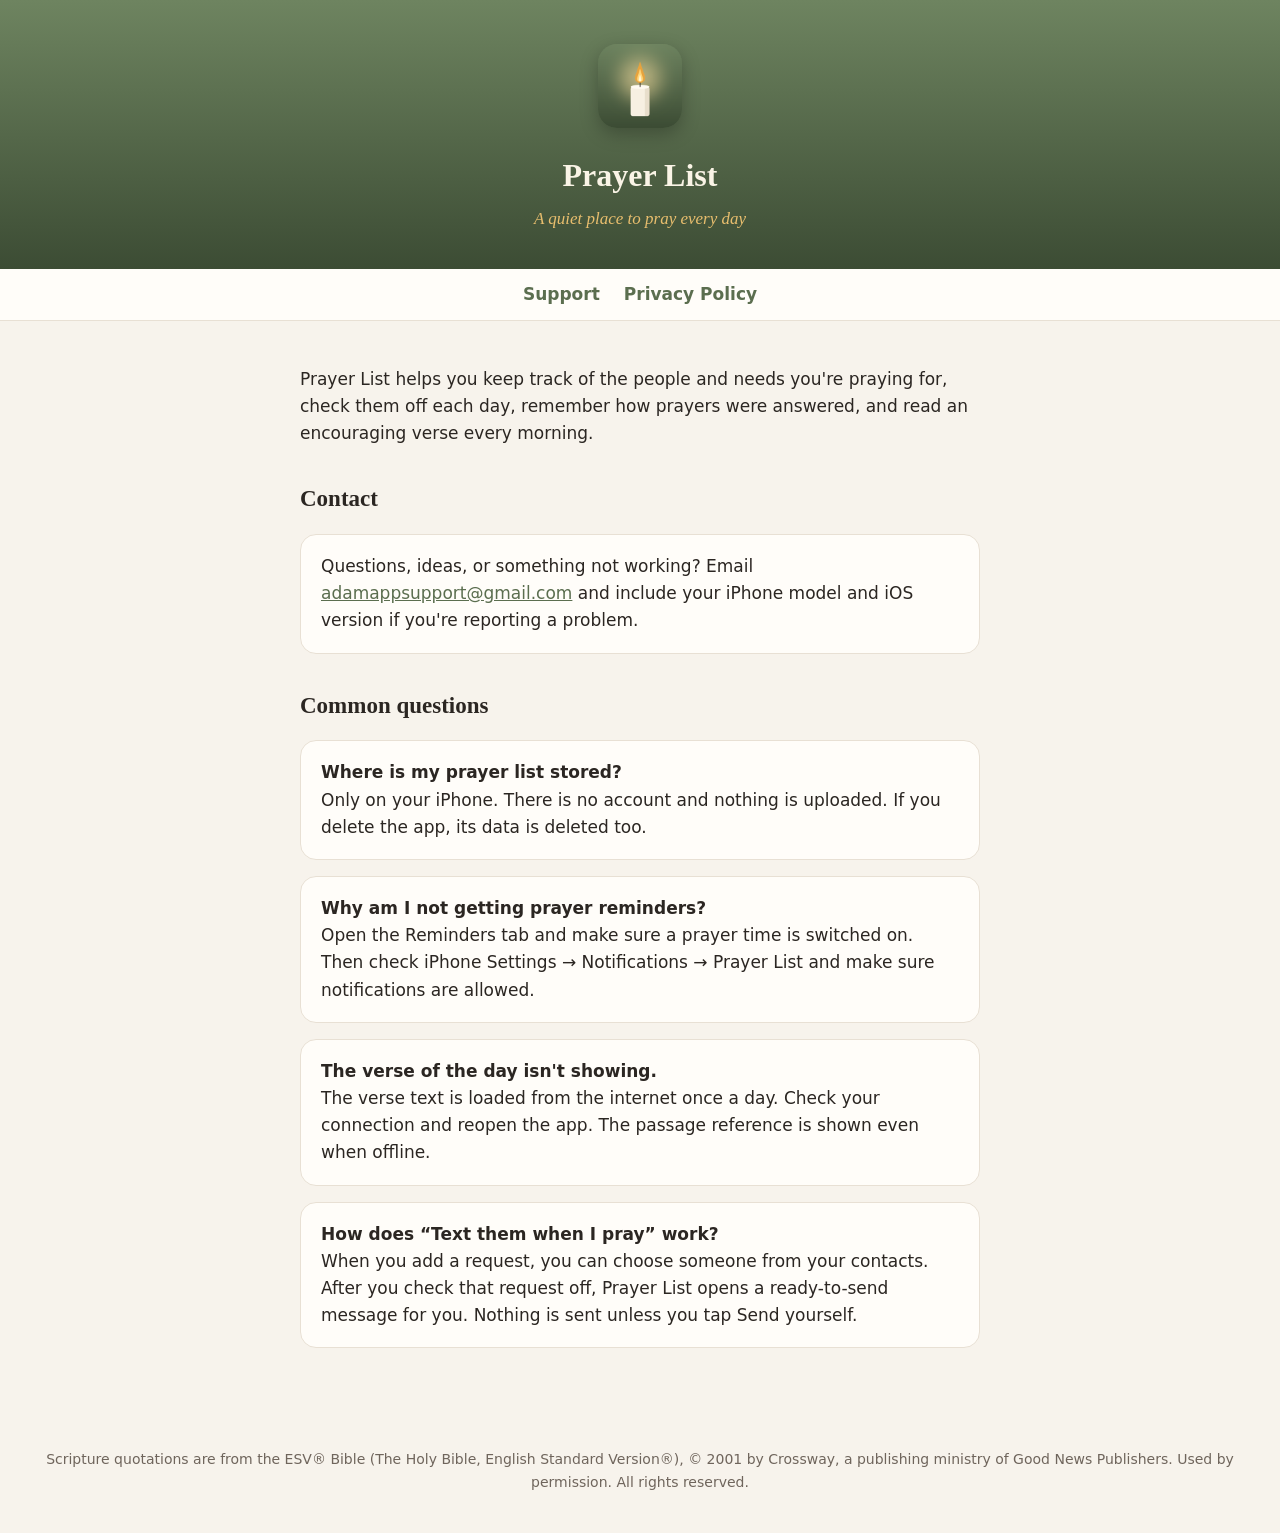
==== index.html @ bbe3f99a "Add Prayer List support page and privacy policy Co-Authored-By: Claude Opus 5.5 <noreply@anthropic.c" ====
<!DOCTYPE html>
<html lang="en">
<head>
<meta charset="utf-8">
<meta name="viewport" content="width=device-width, initial-scale=1">
<title>Prayer List – Support</title>
<link rel="stylesheet" href="style.css">
</head>
<body>
<header>
  <img src="icon.png" alt="Prayer List app icon">
  <h1>Prayer List</h1>
  <p>A quiet place to pray every day</p>
</header>
<nav><a href="./">Support</a><a href="privacy.html">Privacy Policy</a></nav>
<main>
  <p>Prayer List helps you keep track of the people and needs you're praying for, check them off each day, remember how prayers were answered, and read an encouraging verse every morning.</p>

  <h2>Contact</h2>
  <div class="card">
    Questions, ideas, or something not working? Email <a href="mailto:adamappsupport@gmail.com">adamappsupport@gmail.com</a> and include your iPhone model and iOS version if you're reporting a problem.
  </div>

  <h2>Common questions</h2>
  <div class="card">
    <strong>Where is my prayer list stored?</strong><br>
    Only on your iPhone. There is no account and nothing is uploaded. If you delete the app, its data is deleted too.
  </div>
  <div class="card">
    <strong>Why am I not getting prayer reminders?</strong><br>
    Open the Reminders tab and make sure a prayer time is switched on. Then check iPhone Settings → Notifications → Prayer List and make sure notifications are allowed.
  </div>
  <div class="card">
    <strong>The verse of the day isn't showing.</strong><br>
    The verse text is loaded from the internet once a day. Check your connection and reopen the app. The passage reference is shown even when offline.
  </div>
  <div class="card">
    <strong>How does “Text them when I pray” work?</strong><br>
    When you add a request, you can choose someone from your contacts. After you check that request off, Prayer List opens a ready-to-send message for you. Nothing is sent unless you tap Send yourself.
  </div>
</main>
<footer>Scripture quotations are from the ESV® Bible (The Holy Bible, English Standard Version®), © 2001 by Crossway, a publishing ministry of Good News Publishers. Used by permission. All rights reserved.</footer>
</body>
</html>
---- style.css ----
:root{--bg:#f7f3ec;--card:#fffdf9;--ink:#2b2622;--muted:#6f655c;--line:#e8e0d4;--green:#5b6e4f;--gold:#9a7330}
*{box-sizing:border-box}
body{margin:0;background:var(--bg);color:var(--ink);font:17px/1.6 -apple-system,BlinkMacSystemFont,"Segoe UI",Inter,system-ui,sans-serif}
header{background:linear-gradient(180deg,#6e8460,#3c4c34);color:#faf4e6;padding:44px 20px 36px;text-align:center}
header img{width:84px;height:84px;border-radius:19px;box-shadow:0 6px 18px rgba(0,0,0,.25)}
header h1{font-family:Georgia,"Times New Roman",serif;font-size:32px;margin:14px 0 4px}
header p{margin:0;color:#e8be6e;font-family:Georgia,serif;font-style:italic}
nav{text-align:center;padding:12px;border-bottom:1px solid var(--line);background:var(--card)}
nav a{color:var(--green);margin:0 12px;font-weight:600;text-decoration:none}
main{max-width:720px;margin:0 auto;padding:28px 20px 60px}
h2{font-family:Georgia,serif;font-size:23px;margin:34px 0 8px}
.card{background:var(--card);border:1px solid var(--line);border-radius:16px;padding:18px 20px;margin:16px 0}
.muted{color:var(--muted);font-size:15px}
a{color:var(--green)}
footer{text-align:center;color:var(--muted);font-size:14px;padding:24px 20px 40px}
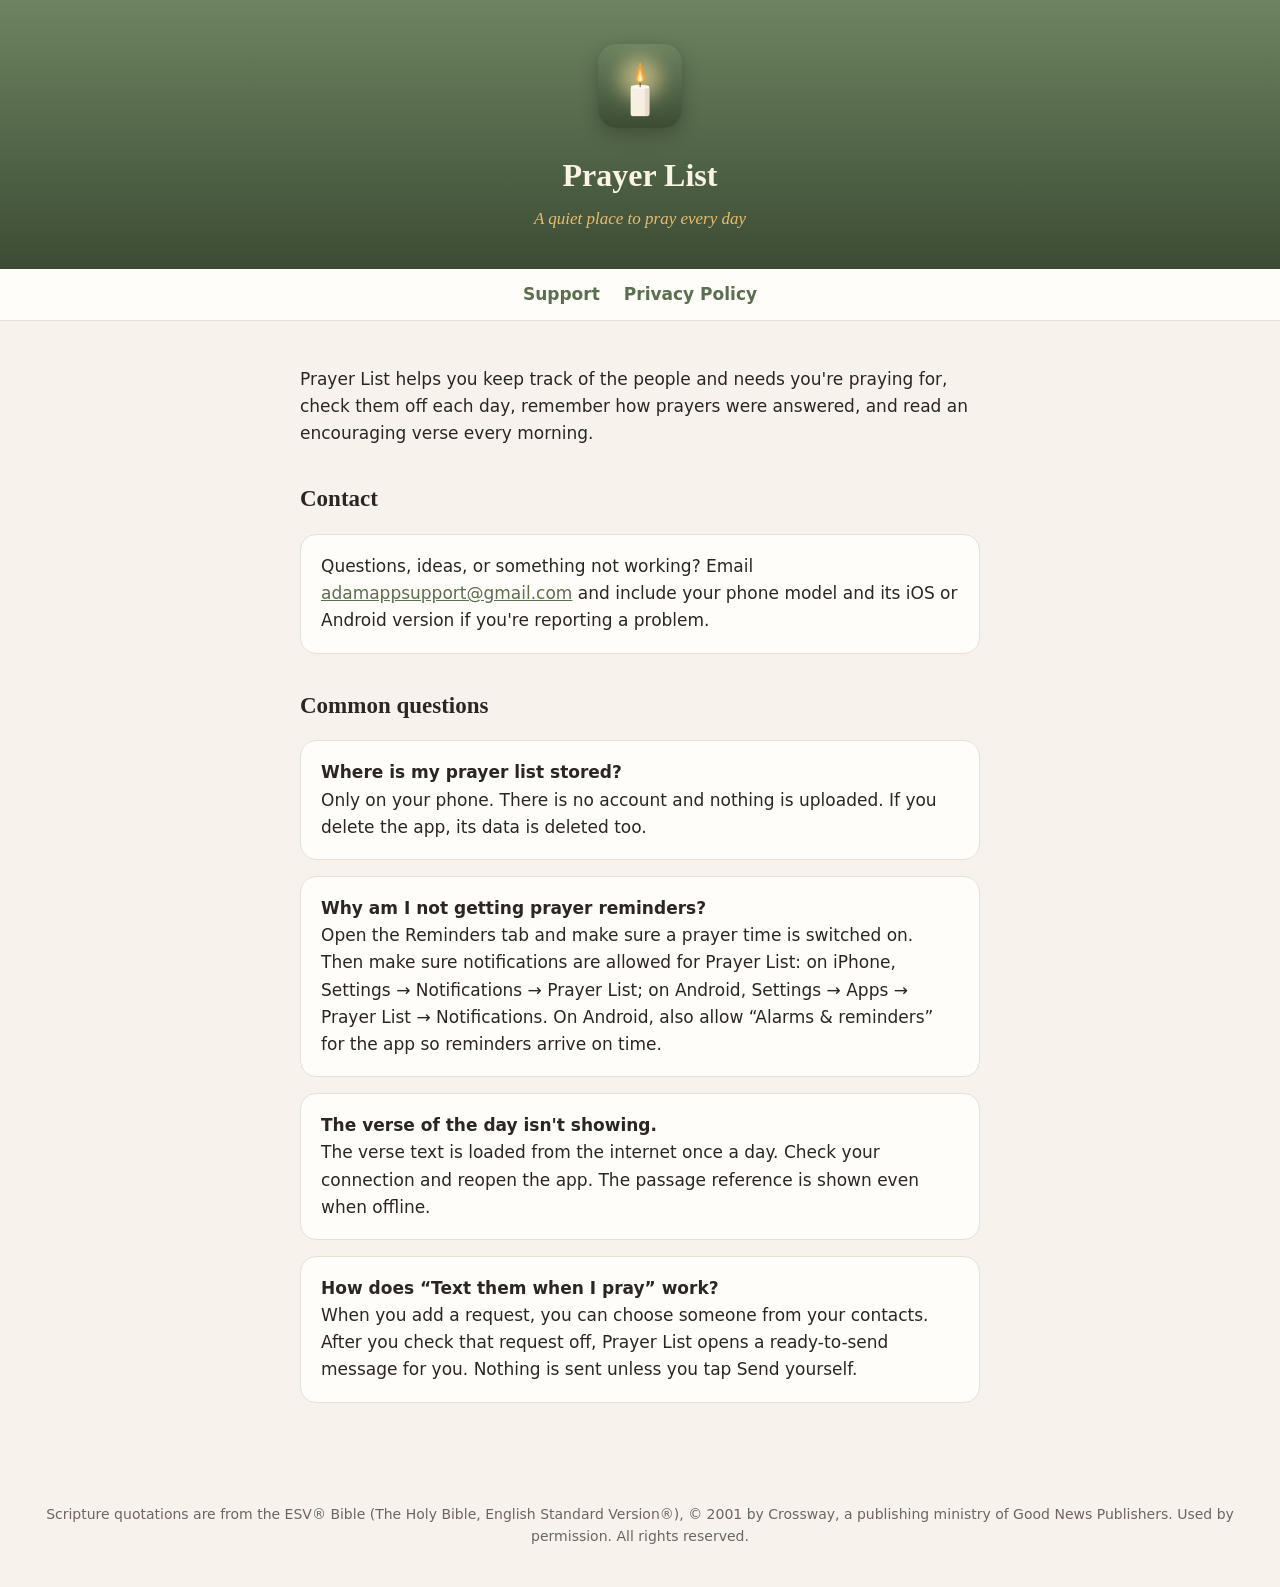
==== commit 48b0b965: "Cover Android in support and privacy pages Co-Authored-By: Claude Opus 5.5 <noreply@anthropic.com> C" ====
--- a/index.html
+++ b/index.html
@@ -18,17 +18,17 @@
 
   <h2>Contact</h2>
   <div class="card">
-    Questions, ideas, or something not working? Email <a href="mailto:adamappsupport@gmail.com">adamappsupport@gmail.com</a> and include your iPhone model and iOS version if you're reporting a problem.
+    Questions, ideas, or something not working? Email <a href="mailto:adamappsupport@gmail.com">adamappsupport@gmail.com</a> and include your phone model and its iOS or Android version if you're reporting a problem.
   </div>
 
   <h2>Common questions</h2>
   <div class="card">
     <strong>Where is my prayer list stored?</strong><br>
-    Only on your iPhone. There is no account and nothing is uploaded. If you delete the app, its data is deleted too.
+    Only on your phone. There is no account and nothing is uploaded. If you delete the app, its data is deleted too.
   </div>
   <div class="card">
     <strong>Why am I not getting prayer reminders?</strong><br>
-    Open the Reminders tab and make sure a prayer time is switched on. Then check iPhone Settings → Notifications → Prayer List and make sure notifications are allowed.
+    Open the Reminders tab and make sure a prayer time is switched on. Then make sure notifications are allowed for Prayer List: on iPhone, Settings → Notifications → Prayer List; on Android, Settings → Apps → Prayer List → Notifications. On Android, also allow “Alarms &amp; reminders” for the app so reminders arrive on time.
   </div>
   <div class="card">
     <strong>The verse of the day isn't showing.</strong><br>
